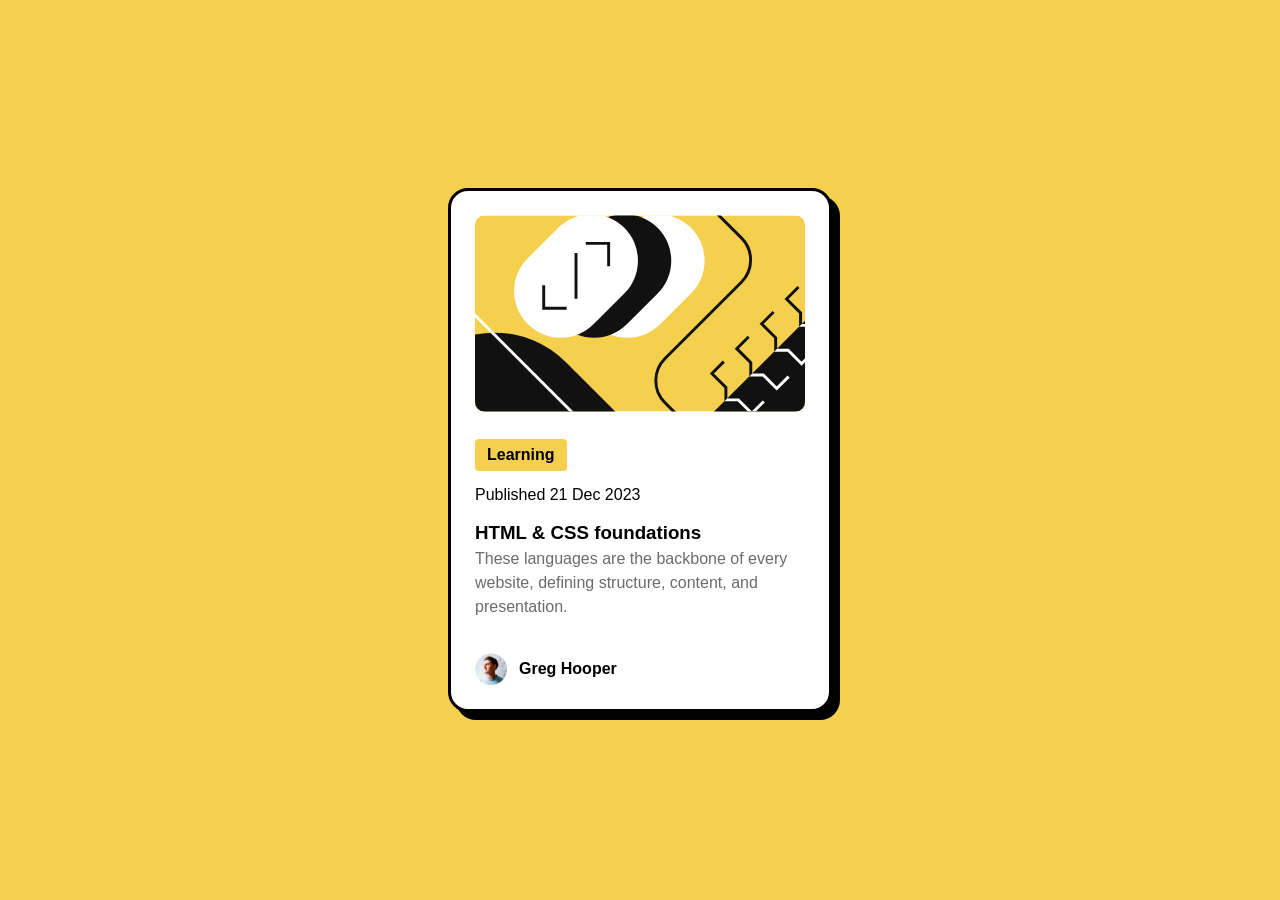
==== index.html @ 5ef22156 "first commit" ====
<!doctype html>
<html lang="en">
  <head>
    <meta charset="UTF-8" />
    <meta name="viewport" content="width=device-width, initial-scale=1.0" />
    <!-- displays site properly based on user's device -->

    <link
      rel="icon"
      type="image/png"
      sizes="32x32"
      href="./assets/images/favicon-32x32.png"
    />
    <link rel="stylesheet" href="style.css" />

    <title>Frontend Mentor | Blog preview card</title>

    <!-- Feel free to remove these styles or customise in your own stylesheet 👍 -->
    <!-- <style>
      .attribution {
        font-size: 0.6875rem;
        text-align: center;
      }
      .attribution a {
        color: hsl(228, 45%, 44%);
      }
    </style> -->
  </head>
  <body>
    <header></header>
    <main>
      <aside></aside>
      <article class="card">
        <img
          class="card__image"
          src="./assets/images/illustration-article.svg"
          alt="illustration-article"
        />
        <div class="card__content">
          <!-- เป็นป้ายข้อความสั้นๆ ใช้ span ได้ (หรือทำเป็นลิงก์ <a> ถ้าคลิกได้) -->
          <span class="card__tag">Learning</span>

          <!-- วันที่ ถ้าให้ดีสุดใช้ <time> หรือจะใช้ <p> / <span> ก็ไม่ผิด -->
          <time class="card__date">Published 21 Dec 2023</time>

          <!-- เป็นหัวข้อ แต่ไม่ใช่หัวข้อหลักสุดของหน้าเว็บ เลยใช้ h2 หรือ h3 -->
          <h3 class="card__title">HTML & CSS foundations</h3>

          <!-- เป็นประโยคเนื้อหาความยาวระดับหนึ่ง ใช้ p -->
          <p class="card__description">
            These languages are the backbone of every website, defining
            structure, content, and presentation.
          </p>
        </div>
        <div class="card__author">
          <img
            class="image_author"
            src="./assets/images/image-avatar.webp"
            alt="image-avatar"
          />
          <span class="card__author-name">Greg Hooper</span>
        </div>
      </article>
      <aside></aside>
    </main>
    <footer></footer>
  </body>
</html>
---- style.css ----
/* =========================================
   1. GLOBAL STYLES & RESET (ตั้งค่าพื้นฐาน)
   Banner Comment / Block Banner
   เน้นเรื่อง Code Organization (การจัดระเบียบโค้ด) มักพบเห็นได้บ่อยที่สุดในไฟล์ CSS/SCSS 
   หรือไฟล์การตั้งค่า (Config) ที่มีความยาวมากๆ 
   เพื่อช่วยให้นักพัฒนาคนอื่นในทีม (หรือแม้แต่ตัวเราเองในอนาคต) สามารถสแกนหาหมวดหมู่ของโค้ดด้วยสายตาได้รวดเร็วขึ้น
   ========================================= */
/* นำเข้าตัวปกติ (ครอบคลุมทุกน้ำหนักตั้งแต่ Light ถึง Black) */
@font-face {
  font-family: "Figtree";
  src: url("Figtree-VariableFont_wght.ttf") format("truetype");
  font-weight: 300 900; /* ระบุช่วงของน้ำหนักฟอนต์ที่ไฟล์นี้รองรับ */
  font-style: normal;
  font-display: swap;
}

/* นำเข้าตัวเอียง (ครอบคลุมทุกน้ำหนัก) */
@font-face {
  font-family: "Figtree";
  src: url("Figtree-Italic-VariableFont_wght.ttf") format("truetype");
  font-weight: 300 900;
  font-style: italic;
  font-display: swap;
}

* {
  margin: 0;
  padding: 0;
  box-sizing: border-box;
}
body {
  font-family: "Figtree", sans-serif;
  line-height: 1.5;
  font-weight: 400; /* แสดงผลเป็นตัว Regular ปกติ */
  font-size: clamp(14px, 3vw, 16px);
  min-height: 100vh;
  background-color: #f4d04e;
  display: grid;
  grid-template-rows: 1fr 10fr 1fr;
}

header {
  /* background-color: red; */
}

main {
  /* background-color: orange; */
  display: grid;
  grid-template-columns: 1fr 6fr 1fr;
}

aside {
  /* background-color: blue; */
}

footer {
  /* background-color: greenyellow; */
}

img,
picture,
svg,
video {
  display: block; /* ลบช่องว่างปริศนาใต้รูปภาพ (เปลี่ยนจาก inline เป็น block) */
  max-width: 100%; /* ป้องกันไม่ให้รูปภาพมีขนาดใหญ่จนล้นคอนเทนเนอร์ */
  height: auto; /* รักษาสัดส่วนของรูปภาพไม่ให้ผิดเพี้ยน */
}
/* =========================================
   CARD
   ========================================= */

.card {
  background-color: #ffffff;

  width: clamp(320px, 100%, 384px);
  height: 524px;

  border: solid black 3px;
  border-radius: 20px;
  box-shadow: 8px 8px 0px 0px #000000;
  padding: 24px 24px;
  place-self: center;

  display: grid;
  grid-template-rows: 200px 1fr 32px;
  gap: 24px;
}

.card__image {
  width: 100%;
  border-radius: 10px;
}

.card__tag {
  width: fit-content; /* เติมบรรทัดนี้ */
  display: block;
  background-color: #f4d04e;
  padding: 4px 12px;
  margin-bottom: 12px;
  border-radius: 4px;
  font-weight: 900; /* แสดงผลเป็นตัว ExtraBold */
}

.card__date {
  display: block;
  margin-bottom: 12px;
}

.card_title {
  font-size: clamp(20px, 5vw, 24px);
  font-weight: 900;
}

.card__description {
  font-size: clamp(14px, 4vw, 16px);
  color: #6b6b6b;
}

.card__author {
  display: flex; /* เปลี่ยนจาก Block ธรรมดาให้เป็น Flexbox (เรียงแนวนอนอัตโนมัติ) */
  align-items: center; /* จัดให้อยู่กึ่งกลางในแนวตั้ง (บรรทัดเดียวกันเป๊ะ) */
  gap: 12px; /* เว้นระยะห่างระหว่างรูปกับชื่อ (ปรับตัวเลขได้ตามต้องการ) */
}

.image_author {
  width: 32px;
  height: 32px;
}

.card__author-name {
  font-weight: 900;
}
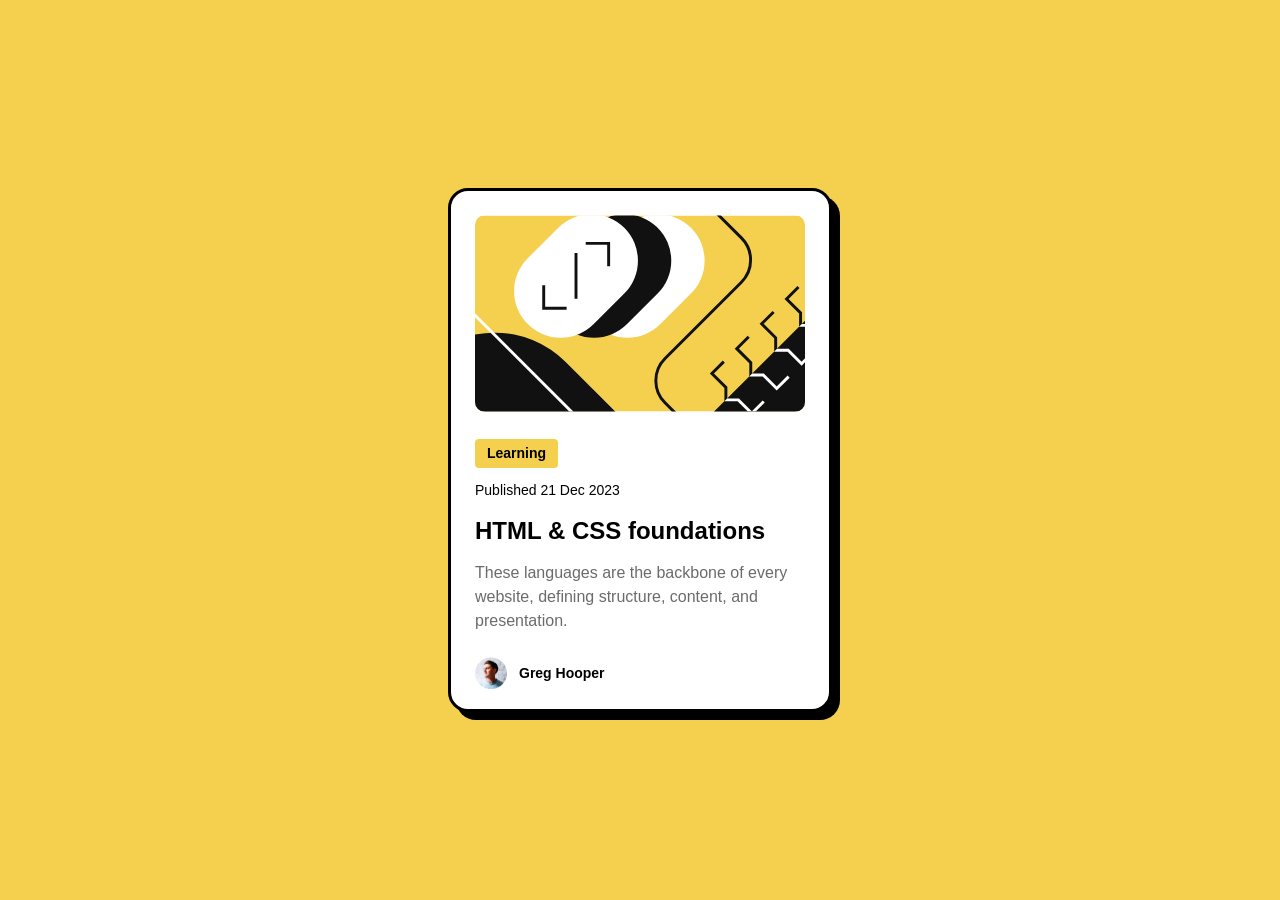
==== commit a9856139: "change font size" ====
--- a/index.html
+++ b/index.html
@@ -44,6 +44,7 @@
           <time class="card__date">Published 21 Dec 2023</time>
 
           <!-- เป็นหัวข้อ แต่ไม่ใช่หัวข้อหลักสุดของหน้าเว็บ เลยใช้ h2 หรือ h3 -->
+          <!-- <a href="./article.html"></a> -->
           <h3 class="card__title">HTML & CSS foundations</h3>
 
           <!-- เป็นประโยคเนื้อหาความยาวระดับหนึ่ง ใช้ p -->
--- a/style.css
+++ b/style.css
@@ -9,7 +9,7 @@
 @font-face {
   font-family: "Figtree";
   src: url("Figtree-VariableFont_wght.ttf") format("truetype");
-  font-weight: 300 900; /* ระบุช่วงของน้ำหนักฟอนต์ที่ไฟล์นี้รองรับ */
+  /* font-weight: 300 900; */
   font-style: normal;
   font-display: swap;
 }
@@ -18,7 +18,7 @@
 @font-face {
   font-family: "Figtree";
   src: url("Figtree-Italic-VariableFont_wght.ttf") format("truetype");
-  font-weight: 300 900;
+  /* font-weight: 300 900; */
   font-style: italic;
   font-display: swap;
 }
@@ -28,11 +28,12 @@
   padding: 0;
   box-sizing: border-box;
 }
+
 body {
   font-family: "Figtree", sans-serif;
   line-height: 1.5;
   font-weight: 400; /* แสดงผลเป็นตัว Regular ปกติ */
-  font-size: clamp(14px, 3vw, 16px);
+  font-size: clamp(12px, 3vw, 14px);
   min-height: 100vh;
   background-color: #f4d04e;
   display: grid;
@@ -106,9 +107,10 @@
   margin-bottom: 12px;
 }
 
-.card_title {
+.card__title {
   font-size: clamp(20px, 5vw, 24px);
   font-weight: 900;
+  margin-bottom: 12px;
 }
 
 .card__description {
